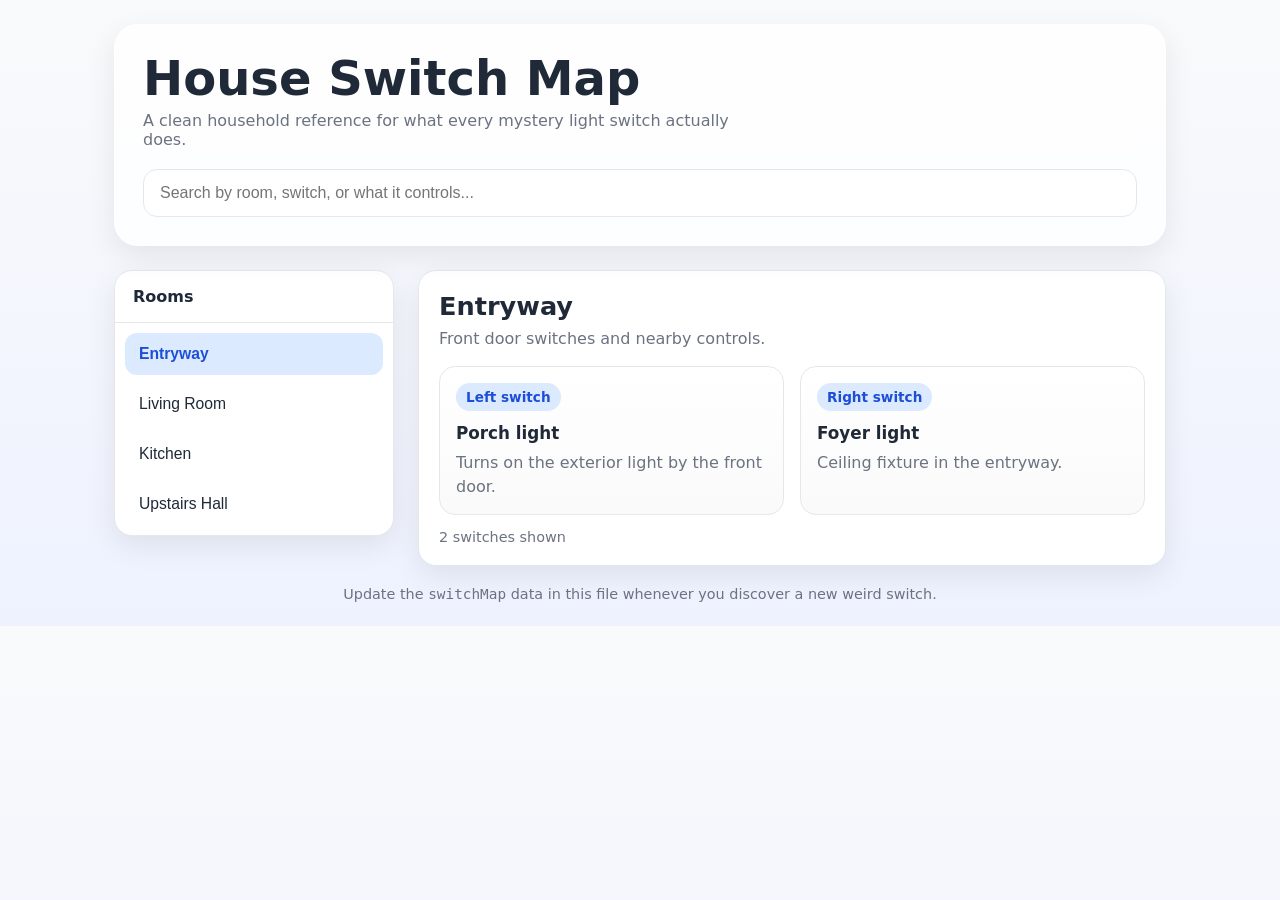
==== index.html @ 43993b67 "Add initial HTML structure for House Switch Map" ====
<!DOCTYPE html>
<html lang="en">
<head>
  <meta charset="UTF-8" />
  <meta name="viewport" content="width=device-width, initial-scale=1.0" />
  <title>House Switch Map</title>
  <style>
    :root {
      --bg: #f6f7fb;
      --card: #ffffff;
      --text: #1f2937;
      --muted: #6b7280;
      --border: #e5e7eb;
      --accent: #2563eb;
      --accent-soft: #dbeafe;
      --shadow: 0 10px 30px rgba(0, 0, 0, 0.08);
      --radius: 18px;
    }

    * { box-sizing: border-box; }

    body {
      margin: 0;
      font-family: Inter, system-ui, -apple-system, BlinkMacSystemFont, "Segoe UI", sans-serif;
      background: linear-gradient(180deg, #f9fafb 0%, #eef2ff 100%);
      color: var(--text);
    }

    .container {
      max-width: 1100px;
      margin: 0 auto;
      padding: 24px;
    }

    header {
      margin-bottom: 24px;
    }

    .hero {
      background: rgba(255, 255, 255, 0.8);
      backdrop-filter: blur(10px);
      border: 1px solid rgba(255, 255, 255, 0.7);
      border-radius: 24px;
      box-shadow: var(--shadow);
      padding: 28px;
    }

    h1 {
      margin: 0 0 8px;
      font-size: clamp(1.9rem, 4vw, 3rem);
      line-height: 1.05;
    }

    .subtitle {
      margin: 0;
      color: var(--muted);
      font-size: 1rem;
      max-width: 60ch;
    }

    .controls {
      display: grid;
      grid-template-columns: 1fr;
      gap: 12px;
      margin-top: 20px;
    }

    .search {
      width: 100%;
      padding: 14px 16px;
      border-radius: 14px;
      border: 1px solid var(--border);
      font-size: 1rem;
      outline: none;
      background: #fff;
    }

    .search:focus {
      border-color: var(--accent);
      box-shadow: 0 0 0 4px var(--accent-soft);
    }

    .layout {
      display: grid;
      grid-template-columns: 280px 1fr;
      gap: 24px;
      align-items: start;
      margin-top: 24px;
    }

    .panel {
      background: var(--card);
      border: 1px solid var(--border);
      border-radius: var(--radius);
      box-shadow: var(--shadow);
      overflow: hidden;
    }

    .panel-header {
      padding: 16px 18px;
      border-bottom: 1px solid var(--border);
      font-weight: 700;
    }

    .room-list {
      display: flex;
      flex-direction: column;
      padding: 10px;
      gap: 8px;
    }

    .room-button {
      text-align: left;
      border: none;
      background: transparent;
      border-radius: 12px;
      padding: 12px 14px;
      color: var(--text);
      cursor: pointer;
      font-size: 0.98rem;
    }

    .room-button:hover,
    .room-button.active {
      background: var(--accent-soft);
      color: #1d4ed8;
      font-weight: 600;
    }

    .content {
      padding: 20px;
    }

    .room-title {
      margin: 0 0 8px;
      font-size: 1.6rem;
    }

    .room-note {
      margin: 0 0 18px;
      color: var(--muted);
    }

    .switch-grid {
      display: grid;
      grid-template-columns: repeat(auto-fit, minmax(240px, 1fr));
      gap: 16px;
    }

    .switch-card {
      border: 1px solid var(--border);
      border-radius: 16px;
      padding: 16px;
      background: linear-gradient(180deg, #fff 0%, #fafafa 100%);
    }

    .switch-label {
      display: inline-block;
      padding: 6px 10px;
      border-radius: 999px;
      background: var(--accent-soft);
      color: #1d4ed8;
      font-size: 0.85rem;
      font-weight: 700;
      margin-bottom: 12px;
    }

    .switch-card h3 {
      margin: 0 0 8px;
      font-size: 1.05rem;
    }

    .switch-card p {
      margin: 0;
      color: var(--muted);
      line-height: 1.45;
    }

    .meta {
      margin-top: 14px;
      font-size: 0.9rem;
      color: var(--muted);
    }

    .empty-state {
      padding: 28px;
      text-align: center;
      color: var(--muted);
    }

    footer {
      margin-top: 20px;
      text-align: center;
      color: var(--muted);
      font-size: 0.9rem;
    }

    @media (max-width: 800px) {
      .layout {
        grid-template-columns: 1fr;
      }
    }
  </style>
</head>
<body>
  <div class="container">
    <header>
      <div class="hero">
        <h1>House Switch Map</h1>
        <p class="subtitle">
          A clean household reference for what every mystery light switch actually does.
        </p>
        <div class="controls">
          <input
            id="searchInput"
            class="search"
            type="search"
            placeholder="Search by room, switch, or what it controls..."
            aria-label="Search switch map"
          />
        </div>
      </div>
    </header>

    <main class="layout">
      <aside class="panel">
        <div class="panel-header">Rooms</div>
        <div id="roomList" class="room-list"></div>
      </aside>

      <section class="panel">
        <div id="content" class="content"></div>
      </section>
    </main>

    <footer>
      Update the <code>switchMap</code> data in this file whenever you discover a new weird switch.
    </footer>
  </div>

  <script>
    const switchMap = [
      {
        room: "Entryway",
        note: "Front door switches and nearby controls.",
        switches: [
          {
            label: "Left switch",
            controls: "Porch light",
            details: "Turns on the exterior light by the front door.",
          },
          {
            label: "Right switch",
            controls: "Foyer light",
            details: "Ceiling fixture in the entryway.",
          }
        ]
      },
      {
        room: "Living Room",
        note: "Main family room switches.",
        switches: [
          {
            label: "Left switch by patio door",
            controls: "Switched outlet behind couch",
            details: "Outlet for floor lamp on the west wall.",
          },
          {
            label: "Middle switch by patio door",
            controls: "Ceiling fan light",
            details: "Light only, not the fan motor.",
          },
          {
            label: "Right switch by patio door",
            controls: "Can lights",
            details: "Four recessed lights in main seating area.",
          }
        ]
      },
      {
        room: "Kitchen",
        note: "Lighting and any switched outlets in the kitchen.",
        switches: [
          {
            label: "Left switch by garage door",
            controls: "Sink light",
            details: "Pendant over sink.",
          },
          {
            label: "Right switch by garage door",
            controls: "Under-cabinet lights",
            details: "All under-cabinet lighting on one circuit.",
          }
        ]
      },
      {
        room: "Upstairs Hall",
        note: "Great place for confusing 3-way switches.",
        switches: [
          {
            label: "Hall switch near stairs",
            controls: "Hall ceiling light",
            details: "3-way switch paired with the one near bedrooms.",
          }
        ]
      }
    ];

    const roomList = document.getElementById('roomList');
    const content = document.getElementById('content');
    const searchInput = document.getElementById('searchInput');

    let activeRoom = switchMap[0]?.room || null;
    let searchTerm = '';

    function normalize(value) {
      return value.toLowerCase().trim();
    }

    function getFilteredRooms() {
      if (!searchTerm) return switchMap;

      return switchMap
        .map(room => {
          const roomMatches = normalize(room.room).includes(searchTerm) || normalize(room.note).includes(searchTerm);
          const matchingSwitches = room.switches.filter(sw => {
            return [sw.label, sw.controls, sw.details].some(field => normalize(field).includes(searchTerm));
          });

          if (roomMatches) return room;
          if (matchingSwitches.length) {
            return { ...room, switches: matchingSwitches };
          }
          return null;
        })
        .filter(Boolean);
    }

    function renderRooms() {
      const filteredRooms = getFilteredRooms();

      if (!filteredRooms.length) {
        roomList.innerHTML = '<div class="empty-state">No matching rooms.</div>';
        content.innerHTML = '<div class="empty-state">No switches matched your search.</div>';
        return;
      }

      if (!filteredRooms.some(room => room.room === activeRoom)) {
        activeRoom = filteredRooms[0].room;
      }

      roomList.innerHTML = filteredRooms.map(room => `
        <button
          class="room-button ${room.room === activeRoom ? 'active' : ''}"
          onclick="selectRoom(${JSON.stringify(room.room)})"
        >
          ${room.room}
        </button>
      `).join('');

      const selectedRoom = filteredRooms.find(room => room.room === activeRoom);
      renderRoomContent(selectedRoom);
    }

    function renderRoomContent(room) {
      if (!room) {
        content.innerHTML = '<div class="empty-state">Choose a room to view switches.</div>';
        return;
      }

      content.innerHTML = `
        <h2 class="room-title">${room.room}</h2>
        <p class="room-note">${room.note}</p>
        <div class="switch-grid">
          ${room.switches.map(sw => `
            <article class="switch-card">
              <div class="switch-label">${sw.label}</div>
              <h3>${sw.controls}</h3>
              <p>${sw.details}</p>
            </article>
          `).join('')}
        </div>
        <div class="meta">${room.switches.length} switch${room.switches.length === 1 ? '' : 'es'} shown</div>
      `;
    }

    function selectRoom(roomName) {
      activeRoom = roomName;
      renderRooms();
    }

    searchInput.addEventListener('input', (event) => {
      searchTerm = normalize(event.target.value);
      renderRooms();
    });

    renderRooms();
    window.selectRoom = selectRoom;
  </script>
</body>
</html>
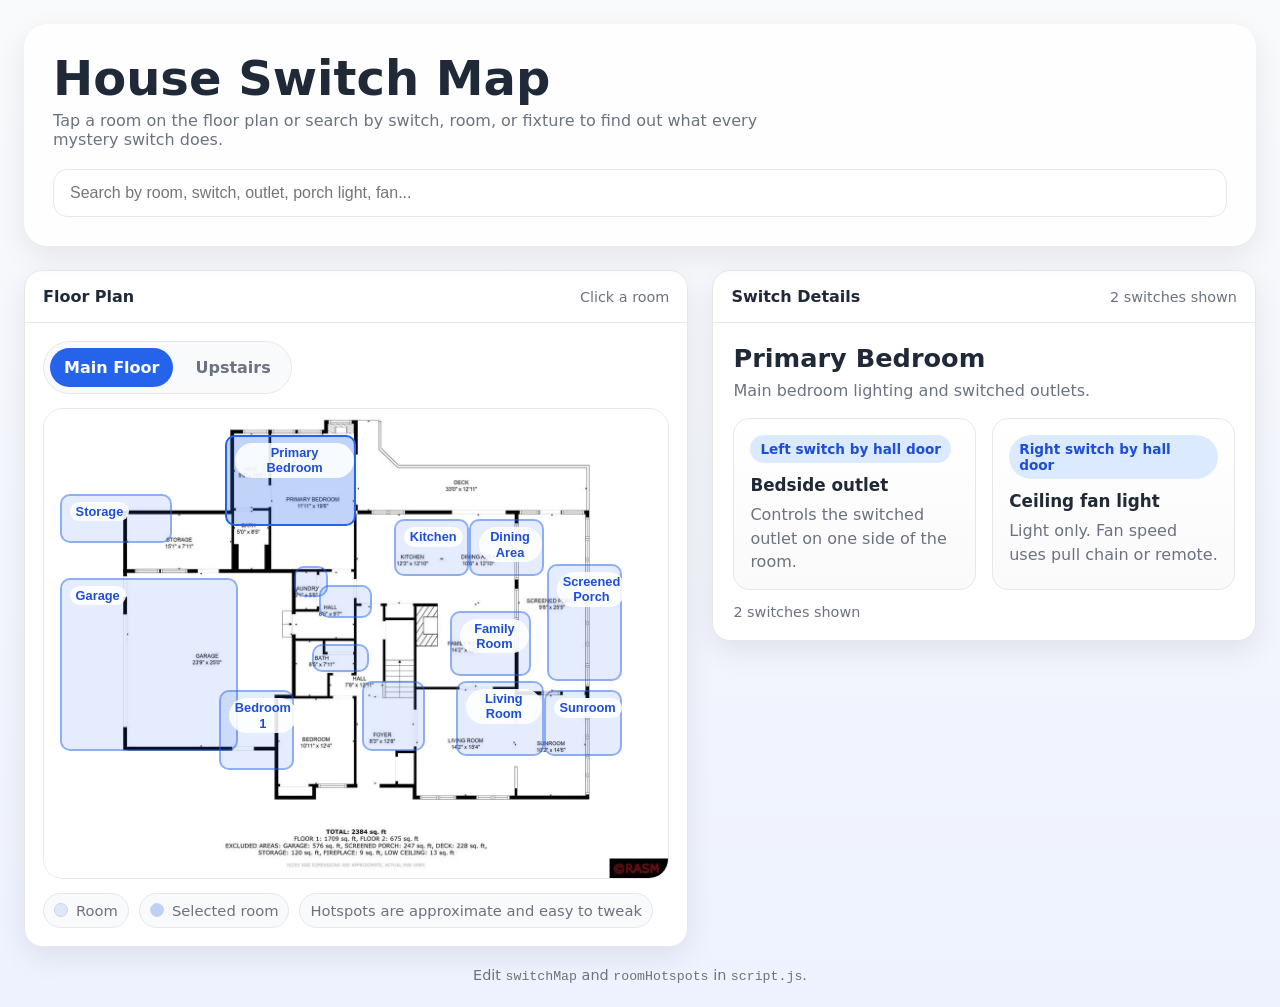
==== commit a70d1c0c: "Split floor plan into separate main floor and upstairs views" ====
--- a/index.html
+++ b/index.html
@@ -1,401 +1,73 @@
 <!DOCTYPE html>
 <html lang="en">
+
 <head>
   <meta charset="UTF-8" />
   <meta name="viewport" content="width=device-width, initial-scale=1.0" />
   <title>House Switch Map</title>
-  <style>
-    :root {
-      --bg: #f6f7fb;
-      --card: #ffffff;
-      --text: #1f2937;
-      --muted: #6b7280;
-      --border: #e5e7eb;
-      --accent: #2563eb;
-      --accent-soft: #dbeafe;
-      --shadow: 0 10px 30px rgba(0, 0, 0, 0.08);
-      --radius: 18px;
-    }
+  <link rel="stylesheet" href="style.css" />
+</head>
 
-    * { box-sizing: border-box; }
-
-    body {
-      margin: 0;
-      font-family: Inter, system-ui, -apple-system, BlinkMacSystemFont, "Segoe UI", sans-serif;
-      background: linear-gradient(180deg, #f9fafb 0%, #eef2ff 100%);
-      color: var(--text);
-    }
-
-    .container {
-      max-width: 1100px;
-      margin: 0 auto;
-      padding: 24px;
-    }
-
-    header {
-      margin-bottom: 24px;
-    }
-
-    .hero {
-      background: rgba(255, 255, 255, 0.8);
-      backdrop-filter: blur(10px);
-      border: 1px solid rgba(255, 255, 255, 0.7);
-      border-radius: 24px;
-      box-shadow: var(--shadow);
-      padding: 28px;
-    }
-
-    h1 {
-      margin: 0 0 8px;
-      font-size: clamp(1.9rem, 4vw, 3rem);
-      line-height: 1.05;
-    }
-
-    .subtitle {
-      margin: 0;
-      color: var(--muted);
-      font-size: 1rem;
-      max-width: 60ch;
-    }
-
-    .controls {
-      display: grid;
-      grid-template-columns: 1fr;
-      gap: 12px;
-      margin-top: 20px;
-    }
-
-    .search {
-      width: 100%;
-      padding: 14px 16px;
-      border-radius: 14px;
-      border: 1px solid var(--border);
-      font-size: 1rem;
-      outline: none;
-      background: #fff;
-    }
-
-    .search:focus {
-      border-color: var(--accent);
-      box-shadow: 0 0 0 4px var(--accent-soft);
-    }
-
-    .layout {
-      display: grid;
-      grid-template-columns: 280px 1fr;
-      gap: 24px;
-      align-items: start;
-      margin-top: 24px;
-    }
-
-    .panel {
-      background: var(--card);
-      border: 1px solid var(--border);
-      border-radius: var(--radius);
-      box-shadow: var(--shadow);
-      overflow: hidden;
-    }
-
-    .panel-header {
-      padding: 16px 18px;
-      border-bottom: 1px solid var(--border);
-      font-weight: 700;
-    }
-
-    .room-list {
-      display: flex;
-      flex-direction: column;
-      padding: 10px;
-      gap: 8px;
-    }
-
-    .room-button {
-      text-align: left;
-      border: none;
-      background: transparent;
-      border-radius: 12px;
-      padding: 12px 14px;
-      color: var(--text);
-      cursor: pointer;
-      font-size: 0.98rem;
-    }
-
-    .room-button:hover,
-    .room-button.active {
-      background: var(--accent-soft);
-      color: #1d4ed8;
-      font-weight: 600;
-    }
-
-    .content {
-      padding: 20px;
-    }
-
-    .room-title {
-      margin: 0 0 8px;
-      font-size: 1.6rem;
-    }
-
-    .room-note {
-      margin: 0 0 18px;
-      color: var(--muted);
-    }
-
-    .switch-grid {
-      display: grid;
-      grid-template-columns: repeat(auto-fit, minmax(240px, 1fr));
-      gap: 16px;
-    }
-
-    .switch-card {
-      border: 1px solid var(--border);
-      border-radius: 16px;
-      padding: 16px;
-      background: linear-gradient(180deg, #fff 0%, #fafafa 100%);
-    }
-
-    .switch-label {
-      display: inline-block;
-      padding: 6px 10px;
-      border-radius: 999px;
-      background: var(--accent-soft);
-      color: #1d4ed8;
-      font-size: 0.85rem;
-      font-weight: 700;
-      margin-bottom: 12px;
-    }
-
-    .switch-card h3 {
-      margin: 0 0 8px;
-      font-size: 1.05rem;
-    }
-
-    .switch-card p {
-      margin: 0;
-      color: var(--muted);
-      line-height: 1.45;
-    }
-
-    .meta {
-      margin-top: 14px;
-      font-size: 0.9rem;
-      color: var(--muted);
-    }
-
-    .empty-state {
-      padding: 28px;
-      text-align: center;
-      color: var(--muted);
-    }
-
-    footer {
-      margin-top: 20px;
-      text-align: center;
-      color: var(--muted);
-      font-size: 0.9rem;
-    }
-
-    @media (max-width: 800px) {
-      .layout {
-        grid-template-columns: 1fr;
-      }
-    }
-  </style>
-</head>
 <body>
   <div class="container">
     <header>
       <div class="hero">
         <h1>House Switch Map</h1>
         <p class="subtitle">
-          A clean household reference for what every mystery light switch actually does.
+          Tap a room on the floor plan or search by switch, room, or fixture to find out what every mystery switch does.
         </p>
         <div class="controls">
-          <input
-            id="searchInput"
-            class="search"
-            type="search"
-            placeholder="Search by room, switch, or what it controls..."
-            aria-label="Search switch map"
-          />
+          <input id="searchInput" class="search" type="search"
+            placeholder="Search by room, switch, outlet, porch light, fan..." aria-label="Search switch map" />
         </div>
       </div>
     </header>
 
     <main class="layout">
-      <aside class="panel">
-        <div class="panel-header">Rooms</div>
-        <div id="roomList" class="room-list"></div>
-      </aside>
+      <section class="panel">
+        <div class="panel-header">
+          <span>Floor Plan</span>
+          <span class="panel-subtle">Click a room</span>
+        </div>
+
+        <div class="floorplan-wrap">
+          <div class="floor-toggle" role="tablist" aria-label="Select floor">
+            <button id="floorDownstairsBtn" class="floor-toggle-button active" type="button">
+              Main Floor
+            </button>
+            <button id="floorUpstairsBtn" class="floor-toggle-button" type="button">
+              Upstairs
+            </button>
+          </div>
+
+          <div class="floorplan-image-wrap">
+            <img id="floorplanImage" src="images/main-floorplan.webp" alt="Main floor plan" class="floorplan-image" />
+            <div id="hotspotLayer" class="hotspot-layer"></div>
+          </div>
+
+          <div class="legend">
+            <span class="legend-chip"><span class="swatch"></span> Room</span>
+            <span class="legend-chip"><span class="swatch active"></span> Selected room</span>
+            <span class="legend-chip">Hotspots are approximate and easy to tweak</span>
+          </div>
+        </div>
+      </section>
 
       <section class="panel">
+        <div class="panel-header">
+          <span>Switch Details</span>
+          <span id="summaryPill" class="panel-subtle">0 switches shown</span>
+        </div>
         <div id="content" class="content"></div>
       </section>
     </main>
 
     <footer>
-      Update the <code>switchMap</code> data in this file whenever you discover a new weird switch.
+      Edit <code>switchMap</code> and <code>roomHotspots</code> in <code>script.js</code>.
     </footer>
   </div>
 
-  <script>
-    const switchMap = [
-      {
-        room: "Entryway",
-        note: "Front door switches and nearby controls.",
-        switches: [
-          {
-            label: "Left switch",
-            controls: "Porch light",
-            details: "Turns on the exterior light by the front door.",
-          },
-          {
-            label: "Right switch",
-            controls: "Foyer light",
-            details: "Ceiling fixture in the entryway.",
-          }
-        ]
-      },
-      {
-        room: "Living Room",
-        note: "Main family room switches.",
-        switches: [
-          {
-            label: "Left switch by patio door",
-            controls: "Switched outlet behind couch",
-            details: "Outlet for floor lamp on the west wall.",
-          },
-          {
-            label: "Middle switch by patio door",
-            controls: "Ceiling fan light",
-            details: "Light only, not the fan motor.",
-          },
-          {
-            label: "Right switch by patio door",
-            controls: "Can lights",
-            details: "Four recessed lights in main seating area.",
-          }
-        ]
-      },
-      {
-        room: "Kitchen",
-        note: "Lighting and any switched outlets in the kitchen.",
-        switches: [
-          {
-            label: "Left switch by garage door",
-            controls: "Sink light",
-            details: "Pendant over sink.",
-          },
-          {
-            label: "Right switch by garage door",
-            controls: "Under-cabinet lights",
-            details: "All under-cabinet lighting on one circuit.",
-          }
-        ]
-      },
-      {
-        room: "Upstairs Hall",
-        note: "Great place for confusing 3-way switches.",
-        switches: [
-          {
-            label: "Hall switch near stairs",
-            controls: "Hall ceiling light",
-            details: "3-way switch paired with the one near bedrooms.",
-          }
-        ]
-      }
-    ];
+  <script src="script.js"></script>
+</body>
 
-    const roomList = document.getElementById('roomList');
-    const content = document.getElementById('content');
-    const searchInput = document.getElementById('searchInput');
-
-    let activeRoom = switchMap[0]?.room || null;
-    let searchTerm = '';
-
-    function normalize(value) {
-      return value.toLowerCase().trim();
-    }
-
-    function getFilteredRooms() {
-      if (!searchTerm) return switchMap;
-
-      return switchMap
-        .map(room => {
-          const roomMatches = normalize(room.room).includes(searchTerm) || normalize(room.note).includes(searchTerm);
-          const matchingSwitches = room.switches.filter(sw => {
-            return [sw.label, sw.controls, sw.details].some(field => normalize(field).includes(searchTerm));
-          });
-
-          if (roomMatches) return room;
-          if (matchingSwitches.length) {
-            return { ...room, switches: matchingSwitches };
-          }
-          return null;
-        })
-        .filter(Boolean);
-    }
-
-    function renderRooms() {
-      const filteredRooms = getFilteredRooms();
-
-      if (!filteredRooms.length) {
-        roomList.innerHTML = '<div class="empty-state">No matching rooms.</div>';
-        content.innerHTML = '<div class="empty-state">No switches matched your search.</div>';
-        return;
-      }
-
-      if (!filteredRooms.some(room => room.room === activeRoom)) {
-        activeRoom = filteredRooms[0].room;
-      }
-
-      roomList.innerHTML = filteredRooms.map(room => `
-        <button
-          class="room-button ${room.room === activeRoom ? 'active' : ''}"
-          onclick="selectRoom(${JSON.stringify(room.room)})"
-        >
-          ${room.room}
-        </button>
-      `).join('');
-
-      const selectedRoom = filteredRooms.find(room => room.room === activeRoom);
-      renderRoomContent(selectedRoom);
-    }
-
-    function renderRoomContent(room) {
-      if (!room) {
-        content.innerHTML = '<div class="empty-state">Choose a room to view switches.</div>';
-        return;
-      }
-
-      content.innerHTML = `
-        <h2 class="room-title">${room.room}</h2>
-        <p class="room-note">${room.note}</p>
-        <div class="switch-grid">
-          ${room.switches.map(sw => `
-            <article class="switch-card">
-              <div class="switch-label">${sw.label}</div>
-              <h3>${sw.controls}</h3>
-              <p>${sw.details}</p>
-            </article>
-          `).join('')}
-        </div>
-        <div class="meta">${room.switches.length} switch${room.switches.length === 1 ? '' : 'es'} shown</div>
-      `;
-    }
-
-    function selectRoom(roomName) {
-      activeRoom = roomName;
-      renderRooms();
-    }
-
-    searchInput.addEventListener('input', (event) => {
-      searchTerm = normalize(event.target.value);
-      renderRooms();
-    });
-
-    renderRooms();
-    window.selectRoom = selectRoom;
-  </script>
-</body>
-</html>
+</html>
--- a/style.css
+++ b/style.css
@@ -0,0 +1,316 @@
+:root {
+  --bg: #f6f7fb;
+  --card: #ffffff;
+  --text: #1f2937;
+  --muted: #6b7280;
+  --border: #e5e7eb;
+  --accent: #2563eb;
+  --accent-soft: #dbeafe;
+  --shadow: 0 10px 30px rgba(0, 0, 0, 0.08);
+  --radius: 18px;
+}
+
+* {
+  box-sizing: border-box;
+}
+
+body {
+  margin: 0;
+  font-family: Inter, system-ui, -apple-system, BlinkMacSystemFont, "Segoe UI", sans-serif;
+  background: linear-gradient(180deg, #f9fafb 0%, #eef2ff 100%);
+  color: var(--text);
+}
+
+.container {
+  max-width: 1280px;
+  margin: 0 auto;
+  padding: 24px;
+}
+
+header {
+  margin-bottom: 24px;
+}
+
+.hero {
+  background: rgba(255, 255, 255, 0.82);
+  backdrop-filter: blur(10px);
+  border: 1px solid rgba(255, 255, 255, 0.7);
+  border-radius: 24px;
+  box-shadow: var(--shadow);
+  padding: 28px;
+}
+
+h1 {
+  margin: 0 0 8px;
+  font-size: clamp(1.9rem, 4vw, 3rem);
+  line-height: 1.05;
+}
+
+.subtitle {
+  margin: 0;
+  color: var(--muted);
+  font-size: 1rem;
+  max-width: 70ch;
+}
+
+.controls {
+  display: grid;
+  grid-template-columns: 1fr;
+  gap: 12px;
+  margin-top: 20px;
+}
+
+.search {
+  width: 100%;
+  padding: 14px 16px;
+  border-radius: 14px;
+  border: 1px solid var(--border);
+  font-size: 1rem;
+  outline: none;
+  background: #fff;
+}
+
+.search:focus {
+  border-color: var(--accent);
+  box-shadow: 0 0 0 4px var(--accent-soft);
+}
+
+.layout {
+  display: grid;
+  grid-template-columns: minmax(320px, 1.1fr) minmax(320px, 0.9fr);
+  gap: 24px;
+  align-items: start;
+  margin-top: 24px;
+}
+
+.panel {
+  background: var(--card);
+  border: 1px solid var(--border);
+  border-radius: var(--radius);
+  box-shadow: var(--shadow);
+  overflow: hidden;
+}
+
+.panel-header {
+  display: flex;
+  justify-content: space-between;
+  align-items: center;
+  gap: 12px;
+  padding: 16px 18px;
+  border-bottom: 1px solid var(--border);
+  font-weight: 700;
+}
+
+.panel-subtle {
+  font-size: 0.9rem;
+  color: var(--muted);
+  font-weight: 500;
+}
+
+.content {
+  padding: 20px;
+}
+
+.room-title {
+  margin: 0 0 8px;
+  font-size: 1.6rem;
+}
+
+.room-note {
+  margin: 0 0 18px;
+  color: var(--muted);
+}
+
+.switch-grid {
+  display: grid;
+  grid-template-columns: repeat(auto-fit, minmax(240px, 1fr));
+  gap: 16px;
+}
+
+.switch-card {
+  border: 1px solid var(--border);
+  border-radius: 16px;
+  padding: 16px;
+  background: linear-gradient(180deg, #fff 0%, #fafafa 100%);
+}
+
+.switch-label {
+  display: inline-block;
+  padding: 6px 10px;
+  border-radius: 999px;
+  background: var(--accent-soft);
+  color: #1d4ed8;
+  font-size: 0.85rem;
+  font-weight: 700;
+  margin-bottom: 12px;
+}
+
+.switch-card h3 {
+  margin: 0 0 8px;
+  font-size: 1.05rem;
+}
+
+.switch-card p {
+  margin: 0;
+  color: var(--muted);
+  line-height: 1.45;
+}
+
+.meta {
+  margin-top: 14px;
+  font-size: 0.9rem;
+  color: var(--muted);
+}
+
+.empty-state {
+  padding: 28px;
+  text-align: center;
+  color: var(--muted);
+}
+.floor-toggle {
+  display: inline-flex;
+  gap: 8px;
+  margin-bottom: 14px;
+  padding: 6px;
+  border: 1px solid var(--border);
+  border-radius: 999px;
+  background: #f8fafc;
+}
+
+.floor-toggle-button {
+  border: none;
+  background: transparent;
+  color: var(--muted);
+  padding: 10px 14px;
+  border-radius: 999px;
+  font: inherit;
+  font-weight: 700;
+  cursor: pointer;
+  transition: background 0.18s ease, color 0.18s ease;
+}
+
+.floor-toggle-button:hover,
+.floor-toggle-button:focus-visible {
+  background: #e5edff;
+  color: #1d4ed8;
+  outline: none;
+}
+
+.floor-toggle-button.active {
+  background: var(--accent);
+  color: white;
+}
+
+.floorplan-wrap {
+  padding: 18px;
+}
+
+.floorplan-image-wrap {
+  position: relative;
+  width: 100%;
+  border: 1px solid var(--border);
+  border-radius: 20px;
+  overflow: hidden;
+  background: #fff;
+}
+
+.floorplan-image {
+  display: block;
+  width: 100%;
+  height: auto;
+}
+
+.hotspot-layer {
+  position: absolute;
+  inset: 0;
+}
+
+.room-hotspot {
+  position: absolute;
+  border: 2px solid rgba(37, 99, 235, 0.45);
+  background: rgba(37, 99, 235, 0.12);
+  border-radius: 10px;
+  cursor: pointer;
+  transition: background 0.18s ease, border-color 0.18s ease, transform 0.18s ease, opacity 0.18s ease;
+}
+
+.room-hotspot:hover,
+.room-hotspot:focus-visible {
+  background: rgba(37, 99, 235, 0.2);
+  border-color: rgba(37, 99, 235, 0.8);
+  transform: scale(1.01);
+  outline: none;
+}
+
+.room-hotspot.active {
+  background: rgba(37, 99, 235, 0.28);
+  border-color: rgba(37, 99, 235, 1);
+}
+
+.room-hotspot.hidden-by-filter {
+  opacity: 0.2;
+  pointer-events: none;
+}
+
+.room-hotspot-label {
+  position: absolute;
+  left: 8px;
+  top: 6px;
+  font-size: 0.8rem;
+  font-weight: 700;
+  color: #1d4ed8;
+  background: rgba(255, 255, 255, 0.88);
+  padding: 2px 6px;
+  border-radius: 999px;
+  line-height: 1.2;
+  pointer-events: none;
+}
+
+.legend {
+  display: flex;
+  flex-wrap: wrap;
+  gap: 10px;
+  margin-top: 14px;
+  color: var(--muted);
+  font-size: 0.92rem;
+}
+
+.legend-chip {
+  display: inline-flex;
+  align-items: center;
+  gap: 8px;
+  padding: 8px 10px;
+  border-radius: 999px;
+  background: #f8fafc;
+  border: 1px solid var(--border);
+}
+
+.swatch {
+  width: 14px;
+  height: 14px;
+  border-radius: 999px;
+  border: 1px solid #cbd5e1;
+  background: rgba(37, 99, 235, 0.12);
+}
+
+.swatch.active {
+  background: rgba(37, 99, 235, 0.28);
+}
+
+footer {
+  margin-top: 20px;
+  text-align: center;
+  color: var(--muted);
+  font-size: 0.9rem;
+}
+
+code {
+  font-family: ui-monospace, SFMono-Regular, Menlo, Consolas, monospace;
+  font-size: 0.92em;
+}
+
+@media (max-width: 980px) {
+  .layout {
+    grid-template-columns: 1fr;
+  }
+}
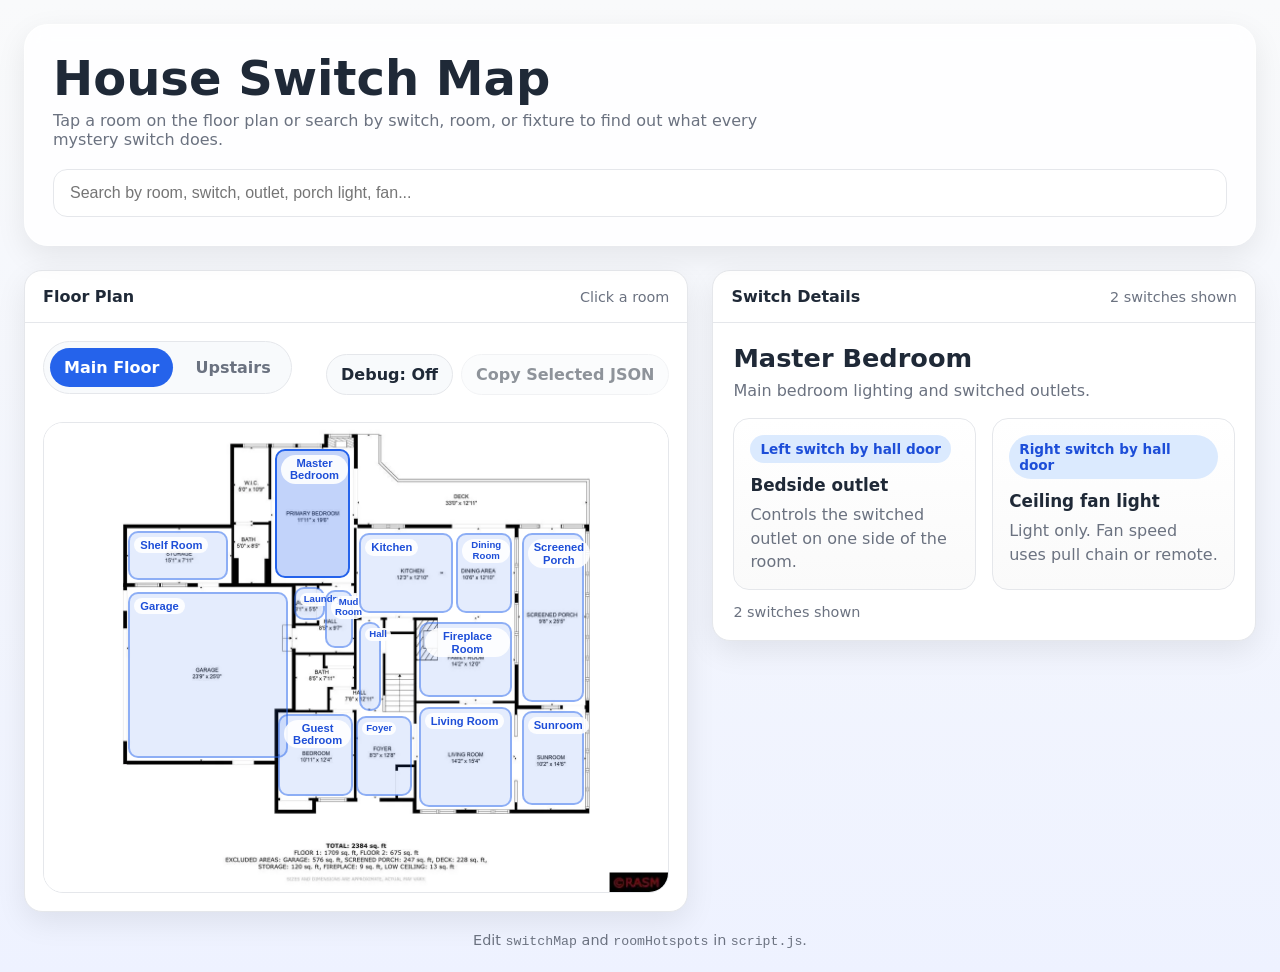
==== commit 6d862f4e: "Enhance floor plan interface with debug tools and improved styling" ====
--- a/index.html
+++ b/index.html
@@ -31,24 +31,34 @@
         </div>
 
         <div class="floorplan-wrap">
-          <div class="floor-toggle" role="tablist" aria-label="Select floor">
-            <button id="floorDownstairsBtn" class="floor-toggle-button active" type="button">
-              Main Floor
-            </button>
-            <button id="floorUpstairsBtn" class="floor-toggle-button" type="button">
-              Upstairs
-            </button>
+          <div class="floorplan-toolbar">
+            <div class="floor-toggle" role="tablist" aria-label="Select floor">
+              <button id="floorDownstairsBtn" class="floor-toggle-button active" type="button">
+                Main Floor
+              </button>
+              <button id="floorUpstairsBtn" class="floor-toggle-button" type="button">
+                Upstairs
+              </button>
+            </div>
+
+            <div class="debug-tools">
+              <button id="debugToggleBtn" class="debug-button" type="button">
+                Debug: Off
+              </button>
+              <button id="copyHotspotBtn" class="debug-button" type="button" disabled>
+                Copy Selected JSON
+              </button>
+            </div>
+          </div>
+
+          <div id="debugPanel" class="debug-panel" hidden>
+            <strong id="debugRoomName">No hotspot selected</strong>
+            <div id="debugCoords">Click a hotspot, then use arrow keys to move it. Hold Shift to resize.</div>
           </div>
 
           <div class="floorplan-image-wrap">
             <img id="floorplanImage" src="images/main-floorplan.webp" alt="Main floor plan" class="floorplan-image" />
             <div id="hotspotLayer" class="hotspot-layer"></div>
-          </div>
-
-          <div class="legend">
-            <span class="legend-chip"><span class="swatch"></span> Room</span>
-            <span class="legend-chip"><span class="swatch active"></span> Selected room</span>
-            <span class="legend-chip">Hotspots are approximate and easy to tweak</span>
           </div>
         </div>
       </section>
--- a/style.css
+++ b/style.css
@@ -220,6 +220,58 @@
   height: auto;
 }
 
+.floorplan-toolbar {
+  display: flex;
+  justify-content: space-between;
+  align-items: center;
+  gap: 12px;
+  flex-wrap: wrap;
+  margin-bottom: 14px;
+}
+
+.debug-tools {
+  display: inline-flex;
+  gap: 8px;
+  flex-wrap: wrap;
+}
+
+.debug-button {
+  border: 1px solid var(--border);
+  background: #f8fafc;
+  color: var(--text);
+  padding: 10px 14px;
+  border-radius: 999px;
+  font: inherit;
+  font-weight: 700;
+  cursor: pointer;
+}
+
+.debug-button:hover,
+.debug-button:focus-visible {
+  background: #e5edff;
+  color: #1d4ed8;
+  outline: none;
+}
+
+.debug-button:disabled {
+  opacity: 0.5;
+  cursor: not-allowed;
+}
+
+.debug-panel {
+  margin-bottom: 14px;
+  padding: 12px 14px;
+  border: 1px solid var(--border);
+  border-radius: 14px;
+  background: #f8fafc;
+  color: var(--muted);
+  font-size: 0.92rem;
+}
+
+.room-hotspot.selected-for-edit {
+  box-shadow: 0 0 0 3px rgba(37, 99, 235, 0.35);
+}
+
 .hotspot-layer {
   position: absolute;
   inset: 0;
@@ -254,16 +306,27 @@
 
 .room-hotspot-label {
   position: absolute;
-  left: 8px;
-  top: 6px;
-  font-size: 0.8rem;
+  left: 4px;
+  top: 4px;
+  font-size: 0.7rem;
   font-weight: 700;
   color: #1d4ed8;
-  background: rgba(255, 255, 255, 0.88);
+  background: rgba(255, 255, 255, 0.9);
   padding: 2px 6px;
   border-radius: 999px;
-  line-height: 1.2;
+  line-height: 1.1;
   pointer-events: none;
+
+  /* NEW: keep it from exploding 
+  max-width: calc(100% - 12px);
+  overflow: hidden;
+  text-overflow: ellipsis;
+  white-space: nowrap;*/
+}
+
+.room-hotspot.small .room-hotspot-label {
+  font-size: 0.6rem;
+  padding: 1px 4px;
 }
 
 .legend {
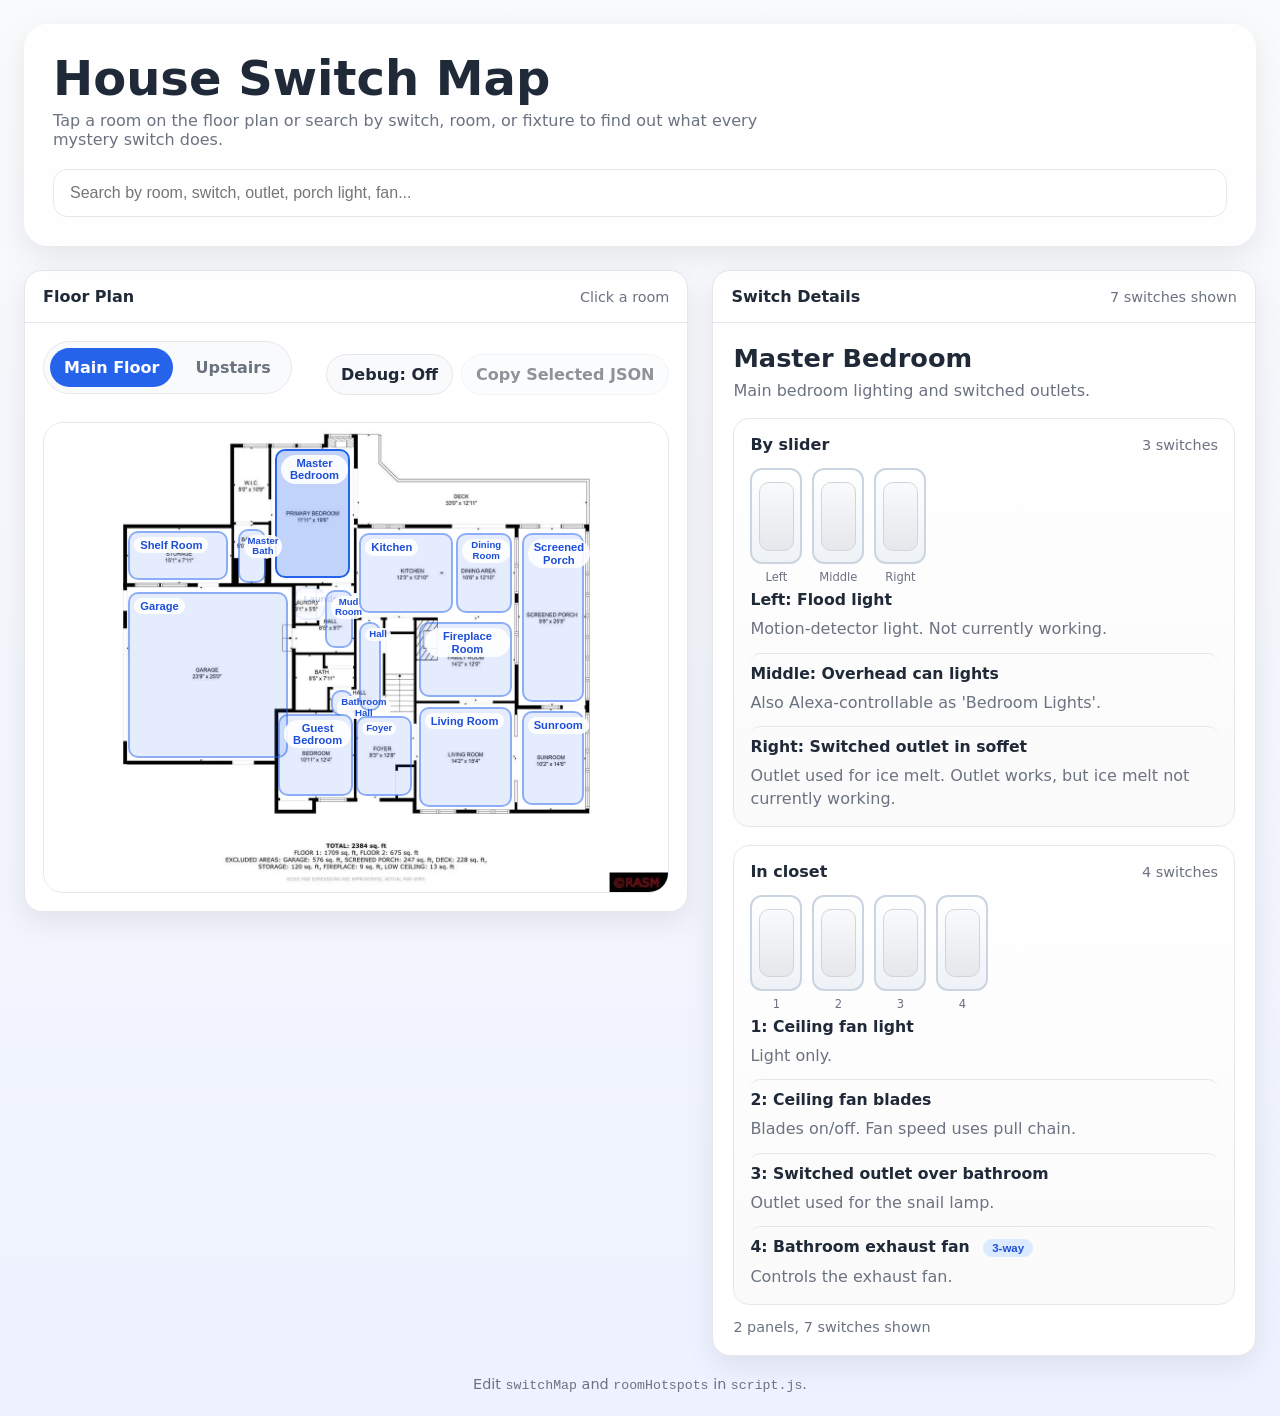
==== commit af177ad0: "Refactor switchMap and floorPlans data structure; update script.js to use modules and enhance UI wit" ====
--- a/index.html
+++ b/index.html
@@ -77,7 +77,7 @@
     </footer>
   </div>
 
-  <script src="script.js"></script>
+  <script type="module" src="script.js"></script>
 </body>
 
 </html>
--- a/style.css
+++ b/style.css
@@ -106,6 +106,198 @@
   color: var(--muted);
   font-weight: 500;
 }
+.panel-grid {
+  display: grid;
+  gap: 18px;
+}
+
+.switch-panel-card {
+  border: 1px solid var(--border);
+  border-radius: 16px;
+  padding: 16px;
+  background: linear-gradient(180deg, #fff 0%, #fafafa 100%);
+}
+
+.switch-panel-header {
+  display: flex;
+  justify-content: space-between;
+  align-items: baseline;
+  gap: 12px;
+  margin-bottom: 14px;
+}
+
+.switch-panel-title {
+  margin: 0;
+  font-size: 1rem;
+}
+
+.switch-panel-count {
+  color: var(--muted);
+  font-size: 0.9rem;
+}
+
+.paddle-strip {
+  display: flex;
+  gap: 10px;
+  align-items: stretch;
+  margin-bottom: 16px;
+  flex-wrap: wrap;
+}
+
+.paddle {
+  width: 52px;
+  min-width: 52px;
+  height: 96px;
+  border-radius: 12px;
+  border: 2px solid #cbd5e1;
+  background: linear-gradient(180deg, #ffffff 0%, #eef2f7 100%);
+  box-shadow: inset 0 1px 0 rgba(255,255,255,0.85);
+  position: relative;
+  display: flex;
+  align-items: center;
+  justify-content: center;
+}
+
+.paddle::before {
+  content: "";
+  width: 70%;
+  height: 72%;
+  border-radius: 10px;
+  background: linear-gradient(180deg, #f8fafc 0%, #e5e7eb 100%);
+  border: 1px solid #d1d5db;
+}
+
+.paddle-label {
+  position: absolute;
+  bottom: -22px;
+  left: 50%;
+  transform: translateX(-50%);
+  font-size: 0.72rem;
+  color: var(--muted);
+  white-space: nowrap;
+}
+
+.paddle.active-circuit {
+  border-color: var(--accent);
+  background: linear-gradient(180deg, #eff6ff 0%, #dbeafe 100%);
+  box-shadow:
+    inset 0 1px 0 rgba(255,255,255,0.9),
+    0 0 0 3px rgba(37, 99, 235, 0.16);
+}
+
+.paddle.active-circuit::before {
+  background: linear-gradient(180deg, #ffffff 0%, #dbeafe 100%);
+  border-color: #93c5fd;
+}
+
+.panel-toggle-list {
+  display: grid;
+  gap: 12px;
+}
+.panel-toggle-item {
+  border-top: 1px solid var(--border);
+  padding-top: 10px;
+  border-radius: 10px;
+}
+
+.panel-toggle-item:first-child {
+  border-top: none;
+}
+
+.panel-toggle-item.active-circuit {
+  background: rgba(37, 99, 235, 0.08);
+  box-shadow: inset 0 0 0 1px rgba(37, 99, 235, 0.22);
+  padding: 10px;
+}
+
+.toggle-header {
+  display: flex;
+  align-items: center;
+  justify-content: space-between;
+  gap: 12px;
+  margin-bottom: 4px;
+}
+
+.toggle-title {
+  margin: 0;
+  font-size: 0.98rem;
+}
+
+.toggle-actions {
+  display: inline-flex;
+  gap: 8px;
+  flex-wrap: wrap;
+}
+
+.circuit-button,
+.link-jump-button {
+  border: 1px solid var(--border);
+  background: #f8fafc;
+  color: var(--text);
+  border-radius: 999px;
+  padding: 5px 9px;
+  font: inherit;
+  font-size: 0.78rem;
+  font-weight: 700;
+  cursor: pointer;
+}
+
+.circuit-button:hover,
+.circuit-button:focus-visible,
+.link-jump-button:hover,
+.link-jump-button:focus-visible {
+  background: #e5edff;
+  color: #1d4ed8;
+  outline: none;
+}
+
+.circuit-button.active {
+  background: var(--accent);
+  border-color: var(--accent);
+  color: white;
+}
+
+.linked-toggles {
+  margin-top: 10px;
+  padding-top: 10px;
+  border-top: 1px dashed var(--border);
+}
+
+.linked-toggles-title {
+  font-size: 0.82rem;
+  font-weight: 700;
+  color: var(--muted);
+  margin-bottom: 8px;
+}
+
+.linked-toggle-list {
+  display: grid;
+  gap: 8px;
+}
+
+.linked-toggle-item {
+  display: flex;
+  justify-content: space-between;
+  align-items: center;
+  gap: 10px;
+  flex-wrap: wrap;
+}
+
+.linked-toggle-meta {
+  color: var(--muted);
+  font-size: 0.88rem;
+}
+
+.panel-toggle-item h4 {
+  margin: 0 0 4px;
+  font-size: 0.98rem;
+}
+
+.panel-toggle-item p {
+  margin: 0;
+  color: var(--muted);
+  line-height: 1.45;
+}
 
 .content {
   padding: 20px;
@@ -316,17 +508,16 @@
   border-radius: 999px;
   line-height: 1.1;
   pointer-events: none;
-
-  /* NEW: keep it from exploding 
-  max-width: calc(100% - 12px);
-  overflow: hidden;
-  text-overflow: ellipsis;
-  white-space: nowrap;*/
 }
 
 .room-hotspot.small .room-hotspot-label {
   font-size: 0.6rem;
   padding: 1px 4px;
+}
+
+.room-hotspot.active-circuit {
+  box-shadow: 0 0 0 3px rgba(37, 99, 235, 0.2);
+  border-color: rgba(37, 99, 235, 0.95);
 }
 
 .legend {
@@ -360,6 +551,33 @@
   background: rgba(37, 99, 235, 0.28);
 }
 
+.circuit-badge {
+  display: inline-block;
+  margin-left: 8px;
+  padding: 2px 8px;
+  border-radius: 999px;
+  font-size: 0.72rem;
+  font-weight: 700;
+
+  background: var(--accent-soft);
+  color: #1d4ed8;
+
+  border: 1px solid transparent;
+  cursor: pointer;
+}
+
+.circuit-badge:hover,
+.circuit-badge:focus-visible {
+  background: #e5edff;
+  outline: none;
+}
+
+.circuit-badge.active {
+  background: var(--accent);
+  color: white;
+  border-color: var(--accent);
+}
+
 footer {
   margin-top: 20px;
   text-align: center;
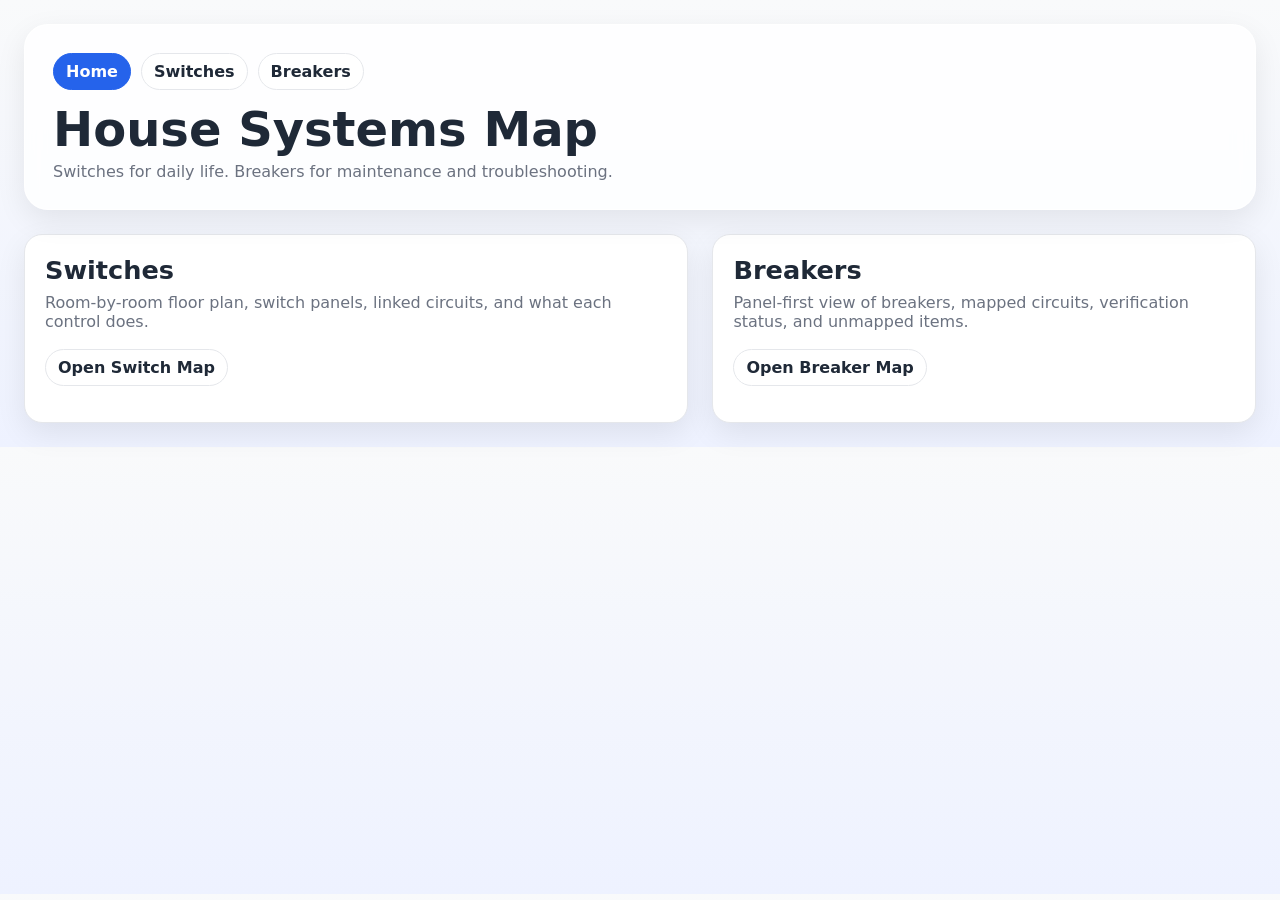
==== commit dc7dbb08: "Refactor switch map and UI components - Updated switchMap.js to replace placeholder controls and det" ====
--- a/index.html
+++ b/index.html
@@ -1,83 +1,49 @@
 <!DOCTYPE html>
 <html lang="en">
-
 <head>
   <meta charset="UTF-8" />
   <meta name="viewport" content="width=device-width, initial-scale=1.0" />
-  <title>House Switch Map</title>
-  <link rel="stylesheet" href="style.css" />
+  <title>House Systems Map</title>
+  <link rel="stylesheet" href="styles.css" />
 </head>
-
 <body>
   <div class="container">
     <header>
-      <div class="hero">
-        <h1>House Switch Map</h1>
+      <div class="hero">  
+        <div class="page-nav">
+          <a class="nav-link active" href="index.html">Home</a>
+          <a class="nav-link" href="switches.html">Switches</a>
+          <a class="nav-link" href="breakers.html">Breakers</a>
+        </div>
+        
+        <h1>House Systems Map</h1>
         <p class="subtitle">
-          Tap a room on the floor plan or search by switch, room, or fixture to find out what every mystery switch does.
+          Switches for daily life. Breakers for maintenance and troubleshooting.
         </p>
-        <div class="controls">
-          <input id="searchInput" class="search" type="search"
-            placeholder="Search by room, switch, outlet, porch light, fan..." aria-label="Search switch map" />
-        </div>
       </div>
     </header>
 
     <main class="layout">
       <section class="panel">
-        <div class="panel-header">
-          <span>Floor Plan</span>
-          <span class="panel-subtle">Click a room</span>
-        </div>
-
-        <div class="floorplan-wrap">
-          <div class="floorplan-toolbar">
-            <div class="floor-toggle" role="tablist" aria-label="Select floor">
-              <button id="floorDownstairsBtn" class="floor-toggle-button active" type="button">
-                Main Floor
-              </button>
-              <button id="floorUpstairsBtn" class="floor-toggle-button" type="button">
-                Upstairs
-              </button>
-            </div>
-
-            <div class="debug-tools">
-              <button id="debugToggleBtn" class="debug-button" type="button">
-                Debug: Off
-              </button>
-              <button id="copyHotspotBtn" class="debug-button" type="button" disabled>
-                Copy Selected JSON
-              </button>
-            </div>
-          </div>
-
-          <div id="debugPanel" class="debug-panel" hidden>
-            <strong id="debugRoomName">No hotspot selected</strong>
-            <div id="debugCoords">Click a hotspot, then use arrow keys to move it. Hold Shift to resize.</div>
-          </div>
-
-          <div class="floorplan-image-wrap">
-            <img id="floorplanImage" src="images/main-floorplan.webp" alt="Main floor plan" class="floorplan-image" />
-            <div id="hotspotLayer" class="hotspot-layer"></div>
-          </div>
+        <div class="content">
+          <h2 class="room-title">Switches</h2>
+          <p class="room-note">
+            Room-by-room floor plan, switch panels, linked circuits, and what each control does.
+          </p>
+          <p><a class="nav-link" href="switches.html">Open Switch Map</a></p>
         </div>
       </section>
 
       <section class="panel">
-        <div class="panel-header">
-          <span>Switch Details</span>
-          <span id="summaryPill" class="panel-subtle">0 switches shown</span>
+        <div class="content">
+          <h2 class="room-title">Breakers</h2>
+          <p class="room-note">
+            Panel-first view of breakers, mapped circuits, verification status, and unmapped items.
+          </p>
+          <p><a class="nav-link" href="breakers.html">Open Breaker Map</a></p>
         </div>
-        <div id="content" class="content"></div>
       </section>
     </main>
-
-    <footer>
-      Edit <code>switchMap</code> and <code>roomHotspots</code> in <code>script.js</code>.
-    </footer>
   </div>
-
-  <script type="module" src="script.js"></script>
 </body>
-
 </html>
--- a/styles.css
+++ b/styles.css
@@ -0,0 +1,757 @@
+:root {
+  --bg: #f6f7fb;
+  --card: #ffffff;
+  --text: #1f2937;
+  --muted: #6b7280;
+  --border: #e5e7eb;
+  --accent: #2563eb;
+  --accent-soft: #dbeafe;
+  --shadow: 0 10px 30px rgba(0, 0, 0, 0.08);
+  --radius: 18px;
+}
+
+* {
+  box-sizing: border-box;
+}
+
+body {
+  margin: 0;
+  font-family: Inter, system-ui, -apple-system, BlinkMacSystemFont, "Segoe UI", sans-serif;
+  background: linear-gradient(180deg, #f9fafb 0%, #eef2ff 100%);
+  color: var(--text);
+}
+
+.container {
+  max-width: 1280px;
+  margin: 0 auto;
+  padding: 24px;
+}
+
+header {
+  margin-bottom: 24px;
+}
+
+.hero {
+  background: rgba(255, 255, 255, 0.82);
+  backdrop-filter: blur(10px);
+  border: 1px solid rgba(255, 255, 255, 0.7);
+  border-radius: 24px;
+  box-shadow: var(--shadow);
+  padding: 28px;
+}
+.hero .page-nav {
+  margin-bottom: 14px;
+}
+h1 {
+  margin: 0 0 8px;
+  font-size: clamp(1.9rem, 4vw, 3rem);
+  line-height: 1.05;
+}
+
+.subtitle {
+  margin: 0;
+  color: var(--muted);
+  font-size: 1rem;
+  max-width: 70ch;
+}
+
+.controls {
+  display: grid;
+  grid-template-columns: 1fr;
+  gap: 12px;
+  margin-top: 20px;
+}
+
+.search {
+  width: 100%;
+  padding: 14px 16px;
+  border-radius: 14px;
+  border: 1px solid var(--border);
+  font-size: 1rem;
+  outline: none;
+  background: #fff;
+}
+
+.search:focus {
+  border-color: var(--accent);
+  box-shadow: 0 0 0 4px var(--accent-soft);
+}
+
+.layout {
+  display: grid;
+  grid-template-columns: minmax(320px, 1.1fr) minmax(320px, 0.9fr);
+  gap: 24px;
+  align-items: start;
+  margin-top: 24px;
+}
+
+.panel {
+  background: var(--card);
+  border: 1px solid var(--border);
+  border-radius: var(--radius);
+  box-shadow: var(--shadow);
+  overflow: hidden;
+}
+
+.panel-header {
+  display: flex;
+  justify-content: space-between;
+  align-items: center;
+  gap: 12px;
+  padding: 16px 18px;
+  border-bottom: 1px solid var(--border);
+  font-weight: 700;
+}
+
+.panel-subtle {
+  font-size: 0.9rem;
+  color: var(--muted);
+  font-weight: 500;
+}
+.panel-grid {
+  display: grid;
+  gap: 18px;
+}
+
+.switch-panel-card {
+  border: 1px solid var(--border);
+  border-radius: 16px;
+  padding: 16px;
+  background: linear-gradient(180deg, #fff 0%, #fafafa 100%);
+}
+
+.switch-panel-header {
+  display: flex;
+  justify-content: space-between;
+  align-items: baseline;
+  gap: 12px;
+  margin-bottom: 14px;
+}
+
+.switch-panel-title {
+  margin: 0;
+  font-size: 1rem;
+}
+
+.switch-panel-count {
+  color: var(--muted);
+  font-size: 0.9rem;
+}
+
+.paddle-strip {
+  display: flex;
+  gap: 10px;
+  align-items: stretch;
+  margin-bottom: 16px;
+  flex-wrap: wrap;
+}
+
+.paddle {
+  width: 52px;
+  min-width: 52px;
+  height: 96px;
+  border-radius: 12px;
+  border: 2px solid #cbd5e1;
+  background: linear-gradient(180deg, #ffffff 0%, #eef2f7 100%);
+  box-shadow: inset 0 1px 0 rgba(255,255,255,0.85);
+  position: relative;
+  display: flex;
+  align-items: center;
+  justify-content: center;
+}
+
+.paddle::before {
+  content: "";
+  width: 70%;
+  height: 72%;
+  border-radius: 10px;
+  background: linear-gradient(180deg, #f8fafc 0%, #e5e7eb 100%);
+  border: 1px solid #d1d5db;
+}
+
+.paddle-label {
+  position: absolute;
+  bottom: -22px;
+  left: 50%;
+  transform: translateX(-50%);
+  font-size: 0.72rem;
+  color: var(--muted);
+  white-space: nowrap;
+}
+
+.paddle.active-circuit {
+  border-color: var(--accent);
+  background: linear-gradient(180deg, #eff6ff 0%, #dbeafe 100%);
+  box-shadow:
+    inset 0 1px 0 rgba(255,255,255,0.9),
+    0 0 0 3px rgba(37, 99, 235, 0.16);
+}
+
+.paddle.active-circuit::before {
+  background: linear-gradient(180deg, #ffffff 0%, #dbeafe 100%);
+  border-color: #93c5fd;
+}
+
+.panel-toggle-list {
+  display: grid;
+  gap: 12px;
+}
+.panel-toggle-item {
+  border-top: 1px solid var(--border);
+  padding-top: 10px;
+  border-radius: 10px;
+}
+
+.panel-toggle-item:first-child {
+  border-top: none;
+}
+
+.panel-toggle-item.active-circuit {
+  background: rgba(37, 99, 235, 0.08);
+  box-shadow: inset 0 0 0 1px rgba(37, 99, 235, 0.22);
+  padding: 10px;
+}
+
+.toggle-header {
+  display: flex;
+  align-items: center;
+  justify-content: space-between;
+  gap: 12px;
+  margin-bottom: 4px;
+}
+
+.toggle-title {
+  margin: 0;
+  font-size: 0.98rem;
+}
+
+.toggle-actions {
+  display: inline-flex;
+  gap: 8px;
+  flex-wrap: wrap;
+}
+.toggle-breaker {
+  margin-top: 6px;
+  font-size: 0.82rem;
+  color: var(--muted);
+}
+
+.toggle-breaker.unmapped {
+  color: #b45309;
+}
+.circuit-button,
+.link-jump-button {
+  border: 1px solid var(--border);
+  background: #f8fafc;
+  color: var(--text);
+  border-radius: 999px;
+  padding: 5px 9px;
+  font: inherit;
+  font-size: 0.78rem;
+  font-weight: 700;
+  cursor: pointer;
+}
+
+.circuit-button:hover,
+.circuit-button:focus-visible,
+.link-jump-button:hover,
+.link-jump-button:focus-visible {
+  background: #e5edff;
+  color: #1d4ed8;
+  outline: none;
+}
+
+.circuit-button.active {
+  background: var(--accent);
+  border-color: var(--accent);
+  color: white;
+}
+
+.linked-toggles {
+  margin-top: 10px;
+  padding-top: 10px;
+  border-top: 1px dashed var(--border);
+}
+
+.linked-toggles-title {
+  font-size: 0.82rem;
+  font-weight: 700;
+  color: var(--muted);
+  margin-bottom: 8px;
+}
+
+.linked-toggle-list {
+  display: grid;
+  gap: 8px;
+}
+
+.linked-toggle-item {
+  display: flex;
+  justify-content: space-between;
+  align-items: center;
+  gap: 10px;
+  flex-wrap: wrap;
+}
+
+.linked-toggle-meta {
+  color: var(--muted);
+  font-size: 0.88rem;
+}
+
+.panel-toggle-item h4 {
+  margin: 0 0 4px;
+  font-size: 0.98rem;
+}
+
+.panel-toggle-item p {
+  margin: 0;
+  color: var(--muted);
+  line-height: 1.45;
+}
+
+.content {
+  padding: 20px;
+}
+
+.room-title {
+  margin: 0 0 8px;
+  font-size: 1.6rem;
+}
+
+.room-note {
+  margin: 0 0 18px;
+  color: var(--muted);
+}
+
+.switch-grid {
+  display: grid;
+  grid-template-columns: repeat(auto-fit, minmax(240px, 1fr));
+  gap: 16px;
+}
+
+.switch-card {
+  border: 1px solid var(--border);
+  border-radius: 16px;
+  padding: 16px;
+  background: linear-gradient(180deg, #fff 0%, #fafafa 100%);
+}
+
+.switch-label {
+  display: inline-block;
+  padding: 6px 10px;
+  border-radius: 999px;
+  background: var(--accent-soft);
+  color: #1d4ed8;
+  font-size: 0.85rem;
+  font-weight: 700;
+  margin-bottom: 12px;
+}
+
+.switch-card h3 {
+  margin: 0 0 8px;
+  font-size: 1.05rem;
+}
+
+.switch-card p {
+  margin: 0;
+  color: var(--muted);
+  line-height: 1.45;
+}
+
+.meta {
+  margin-top: 14px;
+  font-size: 0.9rem;
+  color: var(--muted);
+}
+
+.empty-state {
+  padding: 28px;
+  text-align: center;
+  color: var(--muted);
+}
+.floor-toggle {
+  display: inline-flex;
+  gap: 8px;
+  margin-bottom: 14px;
+  padding: 6px;
+  border: 1px solid var(--border);
+  border-radius: 999px;
+  background: #f8fafc;
+}
+
+.floor-toggle-button {
+  border: none;
+  background: transparent;
+  color: var(--muted);
+  padding: 10px 14px;
+  border-radius: 999px;
+  font: inherit;
+  font-weight: 700;
+  cursor: pointer;
+  transition: background 0.18s ease, color 0.18s ease;
+}
+
+.floor-toggle-button:hover,
+.floor-toggle-button:focus-visible {
+  background: #e5edff;
+  color: #1d4ed8;
+  outline: none;
+}
+
+.floor-toggle-button.active {
+  background: var(--accent);
+  color: white;
+}
+
+.floorplan-wrap {
+  padding: 18px;
+}
+
+.floorplan-image-wrap {
+  position: relative;
+  width: 100%;
+  border: 1px solid var(--border);
+  border-radius: 20px;
+  overflow: hidden;
+  background: #fff;
+}
+
+.floorplan-image {
+  display: block;
+  width: 100%;
+  height: auto;
+}
+
+.floorplan-toolbar {
+  display: flex;
+  justify-content: space-between;
+  align-items: center;
+  gap: 12px;
+  flex-wrap: wrap;
+  margin-bottom: 14px;
+}
+
+.debug-tools {
+  display: inline-flex;
+  gap: 8px;
+  flex-wrap: wrap;
+}
+
+.debug-button {
+  border: 1px solid var(--border);
+  background: #f8fafc;
+  color: var(--text);
+  padding: 10px 14px;
+  border-radius: 999px;
+  font: inherit;
+  font-weight: 700;
+  cursor: pointer;
+}
+
+.debug-button:hover,
+.debug-button:focus-visible {
+  background: #e5edff;
+  color: #1d4ed8;
+  outline: none;
+}
+
+.debug-button:disabled {
+  opacity: 0.5;
+  cursor: not-allowed;
+}
+
+.debug-panel {
+  margin-bottom: 14px;
+  padding: 12px 14px;
+  border: 1px solid var(--border);
+  border-radius: 14px;
+  background: #f8fafc;
+  color: var(--muted);
+  font-size: 0.92rem;
+}
+
+.room-hotspot.selected-for-edit {
+  box-shadow: 0 0 0 3px rgba(37, 99, 235, 0.35);
+}
+
+.hotspot-layer {
+  position: absolute;
+  inset: 0;
+}
+
+.room-hotspot {
+  position: absolute;
+  border: 2px solid rgba(37, 99, 235, 0.45);
+  background: rgba(37, 99, 235, 0.12);
+  border-radius: 10px;
+  cursor: pointer;
+  transition: background 0.18s ease, border-color 0.18s ease, transform 0.18s ease, opacity 0.18s ease;
+}
+
+.room-hotspot:hover,
+.room-hotspot:focus-visible {
+  background: rgba(37, 99, 235, 0.2);
+  border-color: rgba(37, 99, 235, 0.8);
+  transform: scale(1.01);
+  outline: none;
+}
+
+.room-hotspot.active {
+  background: rgba(37, 99, 235, 0.28);
+  border-color: rgba(37, 99, 235, 1);
+}
+
+.room-hotspot.hidden-by-filter {
+  opacity: 0.2;
+  pointer-events: none;
+}
+
+.room-hotspot-label {
+  position: absolute;
+  left: 4px;
+  top: 4px;
+  font-size: 0.7rem;
+  font-weight: 700;
+  color: #1d4ed8;
+  background: rgba(255, 255, 255, 0.9);
+  padding: 2px 6px;
+  border-radius: 999px;
+  line-height: 1.1;
+  pointer-events: none;
+}
+
+.room-hotspot.small .room-hotspot-label {
+  font-size: 0.6rem;
+  padding: 1px 4px;
+}
+
+.room-hotspot.active-circuit {
+  box-shadow: 0 0 0 3px rgba(37, 99, 235, 0.2);
+  border-color: rgba(37, 99, 235, 0.95);
+}
+
+.legend {
+  display: flex;
+  flex-wrap: wrap;
+  gap: 10px;
+  margin-top: 14px;
+  color: var(--muted);
+  font-size: 0.92rem;
+}
+
+.legend-chip {
+  display: inline-flex;
+  align-items: center;
+  gap: 8px;
+  padding: 8px 10px;
+  border-radius: 999px;
+  background: #f8fafc;
+  border: 1px solid var(--border);
+}
+
+.swatch {
+  width: 14px;
+  height: 14px;
+  border-radius: 999px;
+  border: 1px solid #cbd5e1;
+  background: rgba(37, 99, 235, 0.12);
+}
+
+.swatch.active {
+  background: rgba(37, 99, 235, 0.28);
+}
+
+.circuit-badge {
+  display: inline-block;
+  margin-left: 8px;
+  padding: 2px 8px;
+  border-radius: 999px;
+  font-size: 0.72rem;
+  font-weight: 700;
+
+  background: var(--accent-soft);
+  color: #1d4ed8;
+
+  border: 1px solid transparent;
+  cursor: pointer;
+}
+
+.circuit-badge:hover,
+.circuit-badge:focus-visible {
+  background: #e5edff;
+  outline: none;
+}
+
+.circuit-badge.active {
+  background: var(--accent);
+  color: white;
+  border-color: var(--accent);
+}
+.page-nav {
+  display: flex;
+  gap: 10px;
+  flex-wrap: wrap;
+  margin-bottom: 18px;
+}
+
+.nav-link {
+  display: inline-flex;
+  align-items: center;
+  padding: 8px 12px;
+  border-radius: 999px;
+  border: 1px solid var(--border);
+  background: #fff;
+  color: var(--text);
+  text-decoration: none;
+  font-weight: 700;
+}
+
+.nav-link:hover,
+.nav-link:focus-visible {
+  background: #eef2ff;
+  color: #1d4ed8;
+  outline: none;
+}
+
+.nav-link.active {
+  background: var(--accent);
+  color: white;
+  border-color: var(--accent);
+}
+
+.breakers-layout {
+  grid-template-columns: minmax(320px, 0.9fr) minmax(320px, 1.1fr);
+}
+
+.breaker-list {
+  display: grid;
+  gap: 16px;
+}
+
+.breaker-card {
+  border: 1px solid var(--border);
+  border-radius: 16px;
+  padding: 16px;
+  background: linear-gradient(180deg, #fff 0%, #fafafa 100%);
+}
+
+.breaker-card-header {
+  display: flex;
+  justify-content: space-between;
+  align-items: flex-start;
+  gap: 12px;
+}
+
+.breaker-kicker {
+  font-size: 0.82rem;
+  color: var(--muted);
+  font-weight: 700;
+  margin-bottom: 4px;
+}
+
+.breaker-title {
+  margin: 0 0 6px;
+  font-size: 1.08rem;
+}
+
+.breaker-meta {
+  color: var(--muted);
+  font-size: 0.9rem;
+}
+
+.breaker-status {
+  display: inline-flex;
+  align-items: center;
+  padding: 6px 10px;
+  border-radius: 999px;
+  font-size: 0.78rem;
+  font-weight: 700;
+}
+
+.breaker-status.verified {
+  background: #dcfce7;
+  color: #166534;
+}
+
+.breaker-status.unverified {
+  background: #fef3c7;
+  color: #92400e;
+}
+
+.breaker-notes {
+  margin-top: 10px;
+  color: var(--muted);
+  font-size: 0.92rem;
+}
+
+.breaker-section {
+  margin-top: 14px;
+}
+
+.breaker-section-title {
+  font-size: 0.82rem;
+  font-weight: 700;
+  color: var(--muted);
+  margin-bottom: 8px;
+  text-transform: uppercase;
+  letter-spacing: 0.03em;
+}
+
+.breaker-chip-row {
+  display: flex;
+  flex-wrap: wrap;
+  gap: 8px;
+}
+
+.breaker-chip {
+  display: inline-flex;
+  align-items: center;
+  padding: 6px 10px;
+  border-radius: 999px;
+  background: var(--accent-soft);
+  color: #1d4ed8;
+  font-size: 0.8rem;
+  font-weight: 700;
+}
+
+.breaker-affects-list {
+  display: grid;
+  gap: 8px;
+}
+
+.breaker-affect-item {
+  font-size: 0.92rem;
+  color: var(--text);
+}
+
+.breaker-empty {
+  color: var(--muted);
+  font-size: 0.92rem;
+}
+
+.unmapped-breaker-card {
+  border-style: dashed;
+}
+
+@media (max-width: 980px) {
+  .breakers-layout {
+    grid-template-columns: 1fr;
+  }
+}
+footer {
+  margin-top: 20px;
+  text-align: center;
+  color: var(--muted);
+  font-size: 0.9rem;
+}
+
+code {
+  font-family: ui-monospace, SFMono-Regular, Menlo, Consolas, monospace;
+  font-size: 0.92em;
+}
+
+@media (max-width: 980px) {
+  .layout {
+    grid-template-columns: 1fr;
+  }
+}
